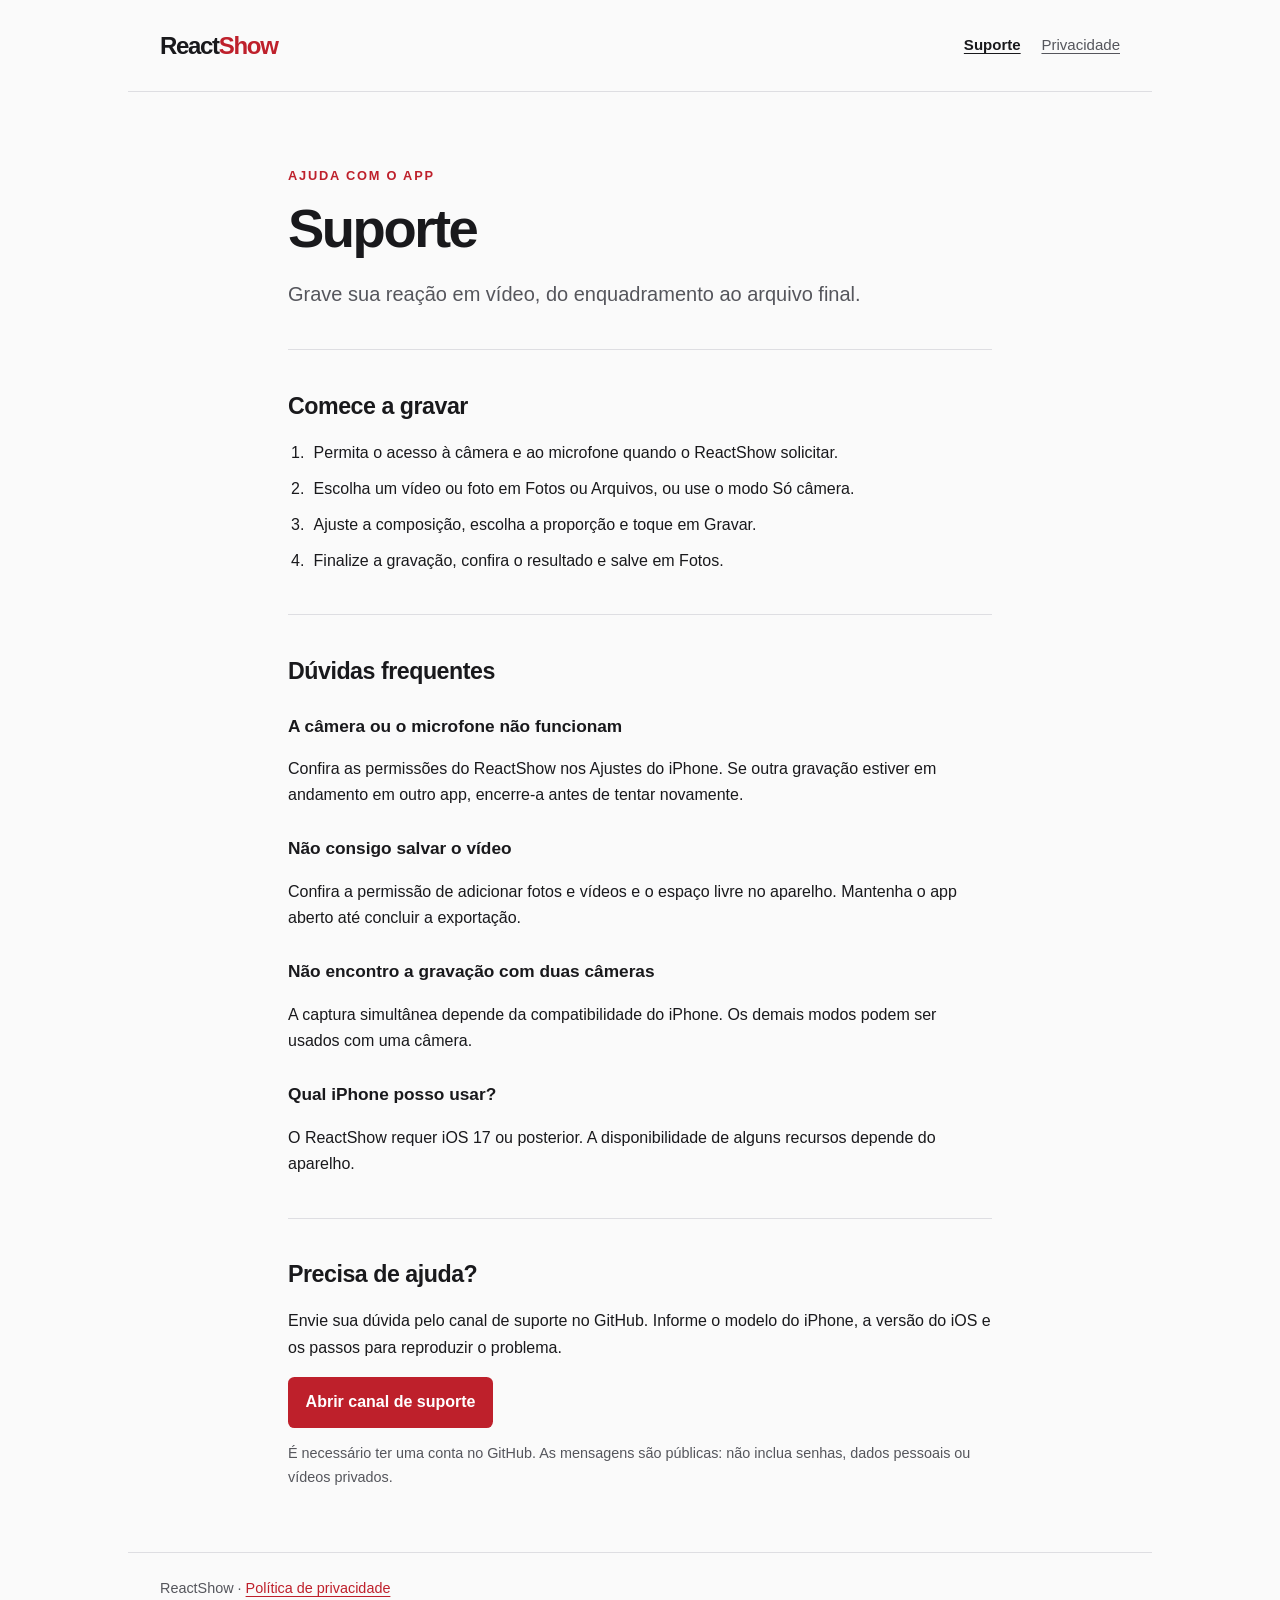
==== index.html @ 1c207773 "Publica suporte e politica de privacidade do ReactShow" ====
<!doctype html>
<html lang="pt-BR">
<head><meta charset="utf-8"><meta name="viewport" content="width=device-width, initial-scale=1"><title>Suporte — ReactShow</title><meta name="description" content="Ajuda para gravar e salvar seus vídeos de reação com o ReactShow no iPhone."><link rel="stylesheet" href="style.css"></head>
<body><header><a class="brand" href="./">React<span>Show</span></a><nav aria-label="Navegação"><a aria-current="page" href="./">Suporte</a><a href="privacidade.html">Privacidade</a></nav></header>
<main><p class="eyebrow">AJUDA COM O APP</p><h1>Suporte</h1><p class="lead">Grave sua reação em vídeo, do enquadramento ao arquivo final.</p>
<section><h2>Comece a gravar</h2><ol><li>Permita o acesso à câmera e ao microfone quando o ReactShow solicitar.</li><li>Escolha um vídeo ou foto em Fotos ou Arquivos, ou use o modo Só câmera.</li><li>Ajuste a composição, escolha a proporção e toque em Gravar.</li><li>Finalize a gravação, confira o resultado e salve em Fotos.</li></ol></section>
<section><h2>Dúvidas frequentes</h2><h3>A câmera ou o microfone não funcionam</h3><p>Confira as permissões do ReactShow nos Ajustes do iPhone. Se outra gravação estiver em andamento em outro app, encerre-a antes de tentar novamente.</p><h3>Não consigo salvar o vídeo</h3><p>Confira a permissão de adicionar fotos e vídeos e o espaço livre no aparelho. Mantenha o app aberto até concluir a exportação.</p><h3>Não encontro a gravação com duas câmeras</h3><p>A captura simultânea depende da compatibilidade do iPhone. Os demais modos podem ser usados com uma câmera.</p><h3>Qual iPhone posso usar?</h3><p>O ReactShow requer iOS 17 ou posterior. A disponibilidade de alguns recursos depende do aparelho.</p></section>
<section class="contact"><h2>Precisa de ajuda?</h2><p>Envie sua dúvida pelo canal de suporte no GitHub. Informe o modelo do iPhone, a versão do iOS e os passos para reproduzir o problema.</p><a class="button" href="https://github.com/thiagomendesmed/reactshow-site/issues">Abrir canal de suporte</a><p class="small">É necessário ter uma conta no GitHub. As mensagens são públicas: não inclua senhas, dados pessoais ou vídeos privados.</p></section>
</main><footer>ReactShow · <a href="privacidade.html">Política de privacidade</a></footer></body></html>
---- style.css ----
:root{color-scheme:light;--ink:#19191c;--muted:#55565c;--red:#be202b;--line:#dedee2}*{box-sizing:border-box}body{margin:0;background:#fafafa;color:var(--ink);font:1rem/1.65 -apple-system,BlinkMacSystemFont,"Segoe UI",sans-serif}a{color:var(--red);text-underline-offset:.2em}header{max-width:64rem;margin:auto;padding:1.6rem 2rem;display:flex;align-items:center;justify-content:space-between;gap:1.5rem;border-bottom:1px solid var(--line)}.brand{font-size:1.5rem;font-weight:750;color:var(--ink);text-decoration:none;letter-spacing:-.055em}.brand span{color:var(--red)}nav{display:flex;gap:1.3rem}nav a{font-size:.94rem;color:var(--muted)}nav a[aria-current]{color:var(--ink);font-weight:650}main{max-width:48rem;margin:auto;padding:3.8rem 2rem 3rem}.eyebrow{font-size:.8rem;letter-spacing:.14em;color:var(--red);font-weight:700}h1{font-size:clamp(2.2rem,6vw,3.4rem);line-height:1.1;letter-spacing:-.045em;margin:.8rem 0 1.2rem}h2{font-size:1.45rem;line-height:1.25;letter-spacing:-.02em}h3{font-size:1.08rem;margin:1.6rem 0 .4rem}.lead{font-size:1.25rem;color:var(--muted);line-height:1.5}section{margin-top:2.5rem;padding-top:1.4rem;border-top:1px solid var(--line)}li{padding-left:.3rem;margin:.6rem 0}ol,ul{padding-left:1.3rem}.button{display:inline-block;background:var(--red);color:#fff;padding:.75rem 1.1rem;border-radius:.4rem;font-weight:650;text-decoration:none}.small{font-size:.9rem;color:var(--muted)}footer{max-width:64rem;margin:auto;padding:1.5rem 2rem 2rem;border-top:1px solid var(--line);font-size:.9rem;color:var(--muted)}a:focus-visible{outline:3px solid #ce3545;outline-offset:4px}@media(max-width:420px){header{padding:1.3rem;align-items:flex-start;flex-direction:column;gap:.8rem}main{padding:2rem 1.3rem}footer{padding:1.5rem 1.3rem}}
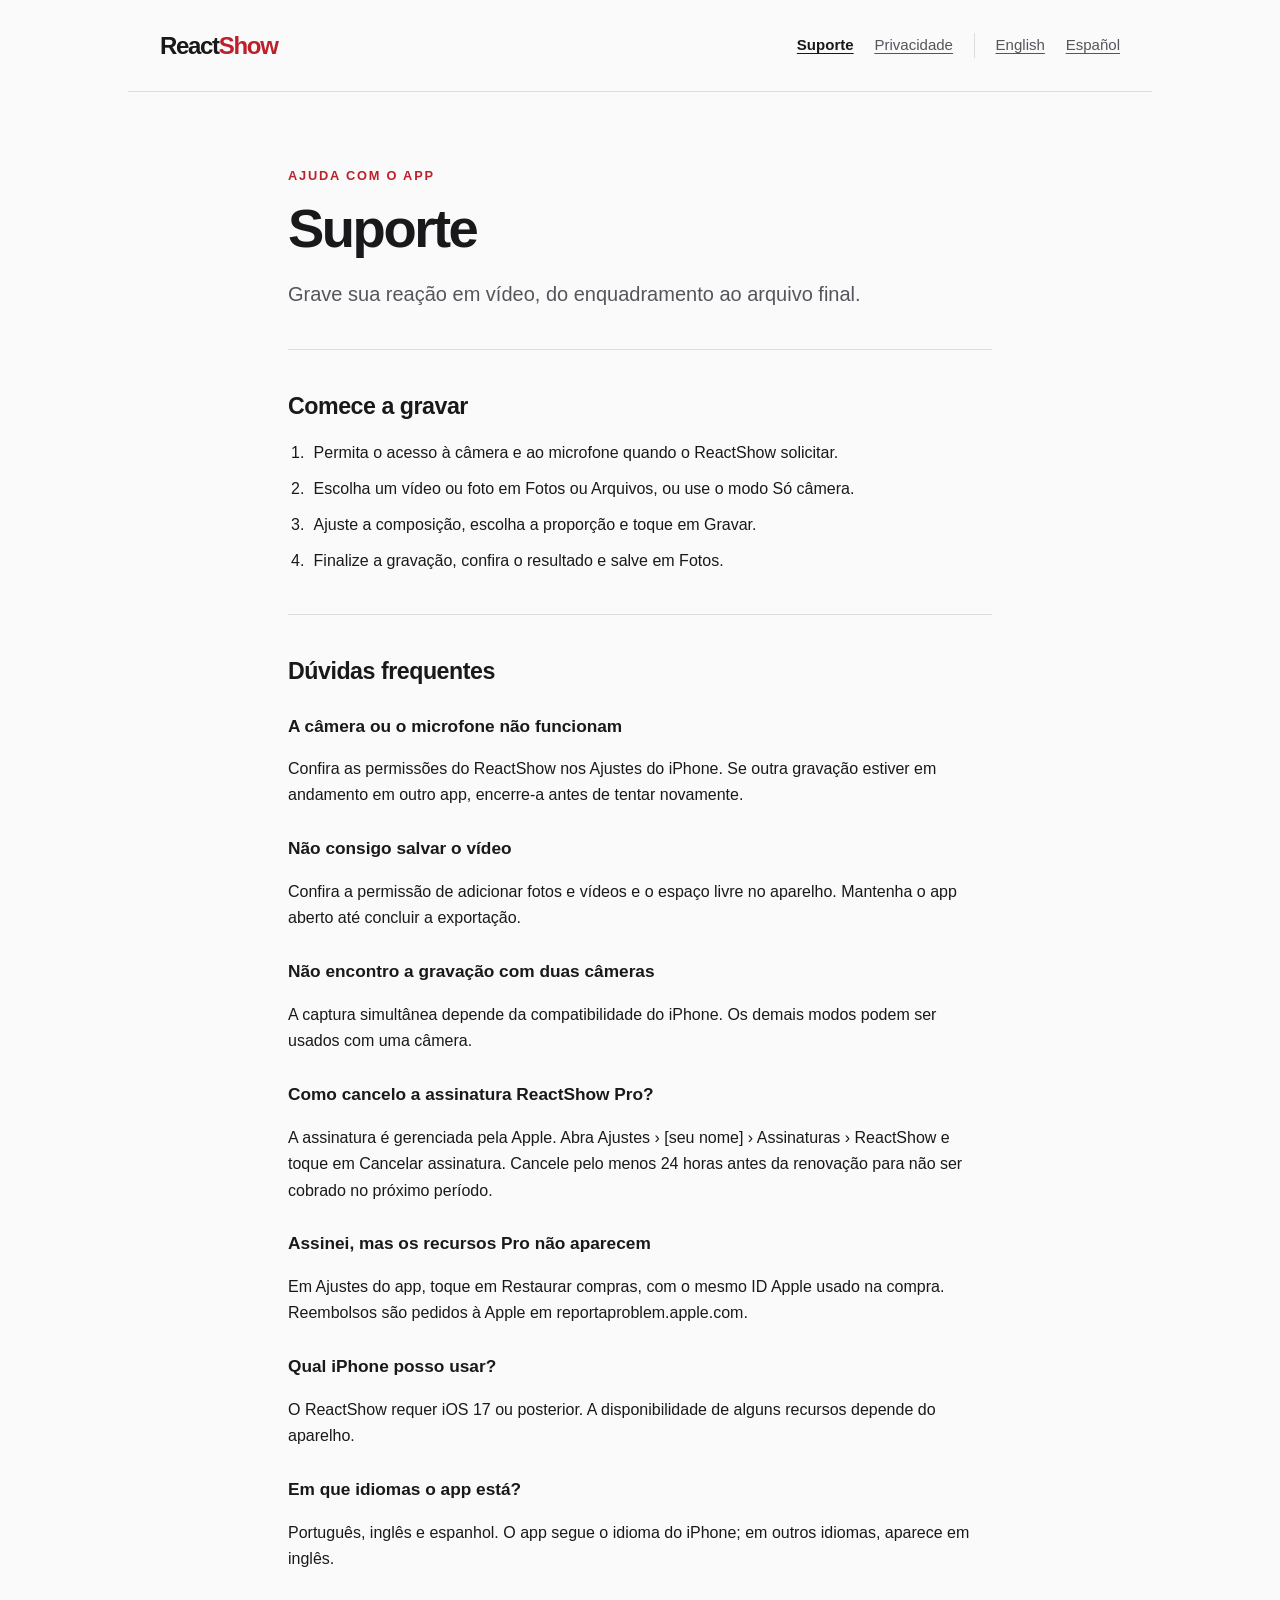
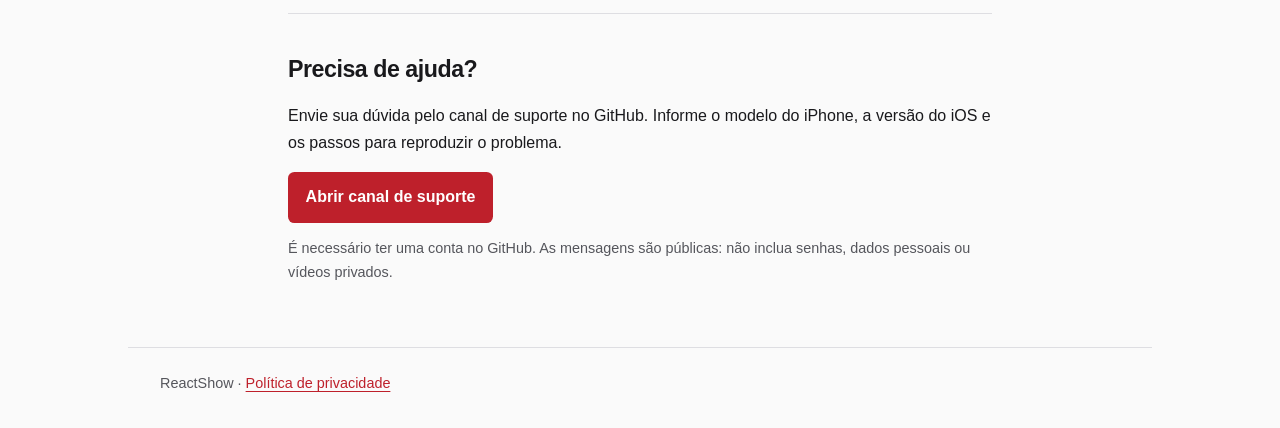
==== commit 3c037d3e: "Suporte e política de privacidade em inglês e espanhol - /en/ (Support, Privacy Policy) e /es/ (Sopo" ====
--- a/index.html
+++ b/index.html
@@ -1,9 +1,9 @@
 <!doctype html>
 <html lang="pt-BR">
-<head><meta charset="utf-8"><meta name="viewport" content="width=device-width, initial-scale=1"><title>Suporte — ReactShow</title><meta name="description" content="Ajuda para gravar e salvar seus vídeos de reação com o ReactShow no iPhone."><link rel="stylesheet" href="style.css"></head>
-<body><header><a class="brand" href="./">React<span>Show</span></a><nav aria-label="Navegação"><a aria-current="page" href="./">Suporte</a><a href="privacidade.html">Privacidade</a></nav></header>
+<head><meta charset="utf-8"><meta name="viewport" content="width=device-width, initial-scale=1"><title>Suporte — ReactShow</title><meta name="description" content="Ajuda para gravar e salvar seus vídeos de reação com o ReactShow no iPhone."><link rel="alternate" hreflang="pt-BR" href="https://thiagomendesmed.github.io/reactshow-site/"><link rel="alternate" hreflang="en" href="https://thiagomendesmed.github.io/reactshow-site/en/"><link rel="alternate" hreflang="es" href="https://thiagomendesmed.github.io/reactshow-site/es/"><link rel="stylesheet" href="style.css"></head>
+<body><header><a class="brand" href="./">React<span>Show</span></a><nav aria-label="Navegação"><a aria-current="page" href="./">Suporte</a><a href="privacidade.html">Privacidade</a><span class="langs"><a href="en/">English</a><a href="es/">Español</a></span></nav></header>
 <main><p class="eyebrow">AJUDA COM O APP</p><h1>Suporte</h1><p class="lead">Grave sua reação em vídeo, do enquadramento ao arquivo final.</p>
 <section><h2>Comece a gravar</h2><ol><li>Permita o acesso à câmera e ao microfone quando o ReactShow solicitar.</li><li>Escolha um vídeo ou foto em Fotos ou Arquivos, ou use o modo Só câmera.</li><li>Ajuste a composição, escolha a proporção e toque em Gravar.</li><li>Finalize a gravação, confira o resultado e salve em Fotos.</li></ol></section>
-<section><h2>Dúvidas frequentes</h2><h3>A câmera ou o microfone não funcionam</h3><p>Confira as permissões do ReactShow nos Ajustes do iPhone. Se outra gravação estiver em andamento em outro app, encerre-a antes de tentar novamente.</p><h3>Não consigo salvar o vídeo</h3><p>Confira a permissão de adicionar fotos e vídeos e o espaço livre no aparelho. Mantenha o app aberto até concluir a exportação.</p><h3>Não encontro a gravação com duas câmeras</h3><p>A captura simultânea depende da compatibilidade do iPhone. Os demais modos podem ser usados com uma câmera.</p><h3>Qual iPhone posso usar?</h3><p>O ReactShow requer iOS 17 ou posterior. A disponibilidade de alguns recursos depende do aparelho.</p></section>
+<section><h2>Dúvidas frequentes</h2><h3>A câmera ou o microfone não funcionam</h3><p>Confira as permissões do ReactShow nos Ajustes do iPhone. Se outra gravação estiver em andamento em outro app, encerre-a antes de tentar novamente.</p><h3>Não consigo salvar o vídeo</h3><p>Confira a permissão de adicionar fotos e vídeos e o espaço livre no aparelho. Mantenha o app aberto até concluir a exportação.</p><h3>Não encontro a gravação com duas câmeras</h3><p>A captura simultânea depende da compatibilidade do iPhone. Os demais modos podem ser usados com uma câmera.</p><h3>Como cancelo a assinatura ReactShow Pro?</h3><p>A assinatura é gerenciada pela Apple. Abra Ajustes › [seu nome] › Assinaturas › ReactShow e toque em Cancelar assinatura. Cancele pelo menos 24 horas antes da renovação para não ser cobrado no próximo período.</p><h3>Assinei, mas os recursos Pro não aparecem</h3><p>Em Ajustes do app, toque em Restaurar compras, com o mesmo ID Apple usado na compra. Reembolsos são pedidos à Apple em reportaproblem.apple.com.</p><h3>Qual iPhone posso usar?</h3><p>O ReactShow requer iOS 17 ou posterior. A disponibilidade de alguns recursos depende do aparelho.</p><h3>Em que idiomas o app está?</h3><p>Português, inglês e espanhol. O app segue o idioma do iPhone; em outros idiomas, aparece em inglês.</p></section>
 <section class="contact"><h2>Precisa de ajuda?</h2><p>Envie sua dúvida pelo canal de suporte no GitHub. Informe o modelo do iPhone, a versão do iOS e os passos para reproduzir o problema.</p><a class="button" href="https://github.com/thiagomendesmed/reactshow-site/issues">Abrir canal de suporte</a><p class="small">É necessário ter uma conta no GitHub. As mensagens são públicas: não inclua senhas, dados pessoais ou vídeos privados.</p></section>
 </main><footer>ReactShow · <a href="privacidade.html">Política de privacidade</a></footer></body></html>
--- a/style.css
+++ b/style.css
@@ -1 +1,2 @@
 :root{color-scheme:light;--ink:#19191c;--muted:#55565c;--red:#be202b;--line:#dedee2}*{box-sizing:border-box}body{margin:0;background:#fafafa;color:var(--ink);font:1rem/1.65 -apple-system,BlinkMacSystemFont,"Segoe UI",sans-serif}a{color:var(--red);text-underline-offset:.2em}header{max-width:64rem;margin:auto;padding:1.6rem 2rem;display:flex;align-items:center;justify-content:space-between;gap:1.5rem;border-bottom:1px solid var(--line)}.brand{font-size:1.5rem;font-weight:750;color:var(--ink);text-decoration:none;letter-spacing:-.055em}.brand span{color:var(--red)}nav{display:flex;gap:1.3rem}nav a{font-size:.94rem;color:var(--muted)}nav a[aria-current]{color:var(--ink);font-weight:650}main{max-width:48rem;margin:auto;padding:3.8rem 2rem 3rem}.eyebrow{font-size:.8rem;letter-spacing:.14em;color:var(--red);font-weight:700}h1{font-size:clamp(2.2rem,6vw,3.4rem);line-height:1.1;letter-spacing:-.045em;margin:.8rem 0 1.2rem}h2{font-size:1.45rem;line-height:1.25;letter-spacing:-.02em}h3{font-size:1.08rem;margin:1.6rem 0 .4rem}.lead{font-size:1.25rem;color:var(--muted);line-height:1.5}section{margin-top:2.5rem;padding-top:1.4rem;border-top:1px solid var(--line)}li{padding-left:.3rem;margin:.6rem 0}ol,ul{padding-left:1.3rem}.button{display:inline-block;background:var(--red);color:#fff;padding:.75rem 1.1rem;border-radius:.4rem;font-weight:650;text-decoration:none}.small{font-size:.9rem;color:var(--muted)}footer{max-width:64rem;margin:auto;padding:1.5rem 2rem 2rem;border-top:1px solid var(--line);font-size:.9rem;color:var(--muted)}a:focus-visible{outline:3px solid #ce3545;outline-offset:4px}@media(max-width:420px){header{padding:1.3rem;align-items:flex-start;flex-direction:column;gap:.8rem}main{padding:2rem 1.3rem}footer{padding:1.5rem 1.3rem}}
+nav .langs{display:flex;gap:1.3rem;padding-left:1.3rem;border-left:1px solid var(--line)}@media(max-width:420px){nav{flex-wrap:wrap}nav .langs{padding-left:0;border-left:0}}
